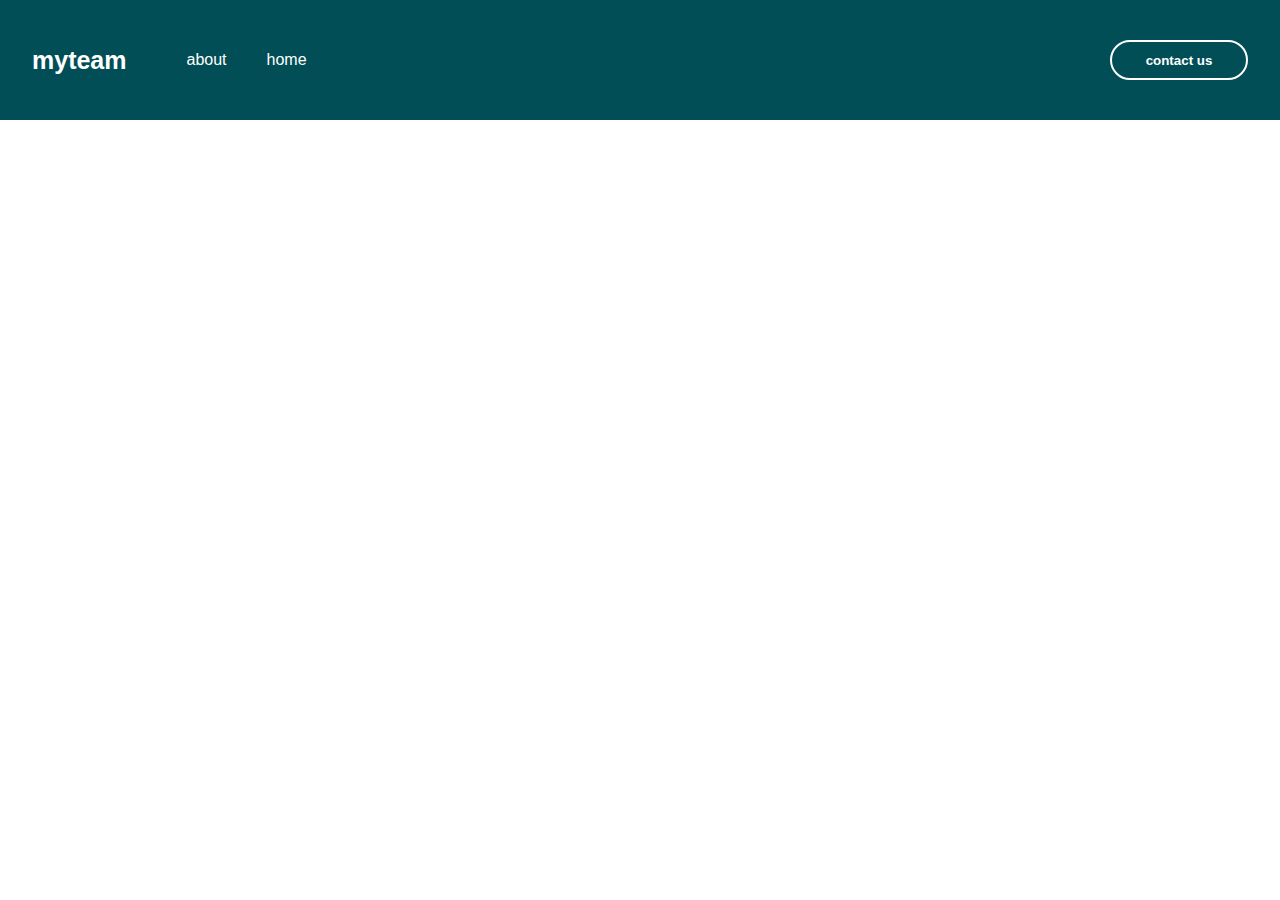
==== index.html @ ca33cae8 "/" ====
<!DOCTYPE html>
<html lang="en">
<head>
    <meta charset="UTF-8">
    <meta name="viewport" content="width=device-width, initial-scale=1.0">
    <title>Document</title>
    <link rel="stylesheet" href="https://cdnjs.cloudflare.com/ajax/libs/font-awesome/6.5.2/css/all.min.css" integrity="sha512-SnH5WK+bZxgPHs44uWIX+LLJAJ9/2PkPKZ5QiAj6Ta86w+fsb2TkcmfRyVX3pBnMFcV7oQPJkl9QevSCWr3W6A==" crossorigin="anonymous" referrerpolicy="no-referrer" />
    <link rel="stylesheet" href="./css/main.min.css">
</head>
<body>
    <header class="header">
        <div class="container">
            <nav class="navbar">
                <h3>myteam</h3>
                <ul class="navbar__collection">
                    <i onclick="hideSidebar()" class="fa-solid fa-xmark"></i>
                    <li><a href="#"><p>about</p></a></li>
                    <li><a href="#"><p>home</p></a></li>
                    <li><button>contact us</button></li>
                </ul>
                <div onclick="toggleShow()" class="navbar__menu">
                    <span></span>
                    <span></span>
                    <span></span>
                </div>
            </nav>

        </div>
    </header>
    


    <script src="./js/app.js"></script>
</body>
</html>
---- css/main.min.css ----
*{margin:0;padding:0;box-sizing:border-box;font-family:sans-serif}.container{max-width:1248px;width:100%;margin:0 auto;padding:0 16px}img{width:100%}a{color:inherit;text-decoration:none}li{list-style:none}.header{background:#014e56;padding:40px 0}.header .navbar{display:flex;justify-content:space-between;align-items:center}.header .navbar h3{font-size:25px;color:#fff;padding-right:60px}.header .navbar .fa-xmark{display:none}@media(max-width: 650px){.header .navbar .fa-xmark{display:block;margin-left:auto}}.header .navbar__collection{flex:1;display:flex;color:#fff;gap:40px;align-items:center}.header .navbar__collection li{transition:.25s}.header .navbar__collection li:active{color:#79c8c7;transform:scale(0.9)}.header .navbar__collection li:nth-child(3){margin-right:auto;transition:.25s}.header .navbar__collection li:nth-child(3):active{transform:scale(0.9);color:#79c8c7}.header .navbar__collection li:last-child{flex:-1}@media(max-width: 650px){.header .navbar__collection{display:flex;position:fixed;align-items:center;justify-content:flex-start;top:0;right:-350px;width:250px;height:600px;padding:30px;background:#014e56;box-shadow:-10px 0 10px rgba(0,0,0,.56);flex-direction:column;transition:.5s}.header .navbar__collection li:nth-child(2){margin-right:auto}}.header .navbar .show{right:0}.header .navbar button{background:rgba(0,0,0,0);color:#fff;font-weight:600;width:138px;height:40px;border:2px solid #fff;border-radius:50px;transition:.25s}.header .navbar button:hover{background:#fff;color:#002529;cursor:pointer}.header .navbar button:active{transform:translate(5px, 4px)}.header .navbar__menu{display:none}@media(max-width: 650px){.header .navbar__menu{display:block}.header .navbar__menu span{display:block;width:30px;height:3px;background:#fff;margin-bottom:3px;border-radius:6px}}/*# sourceMappingURL=main.min.css.map */
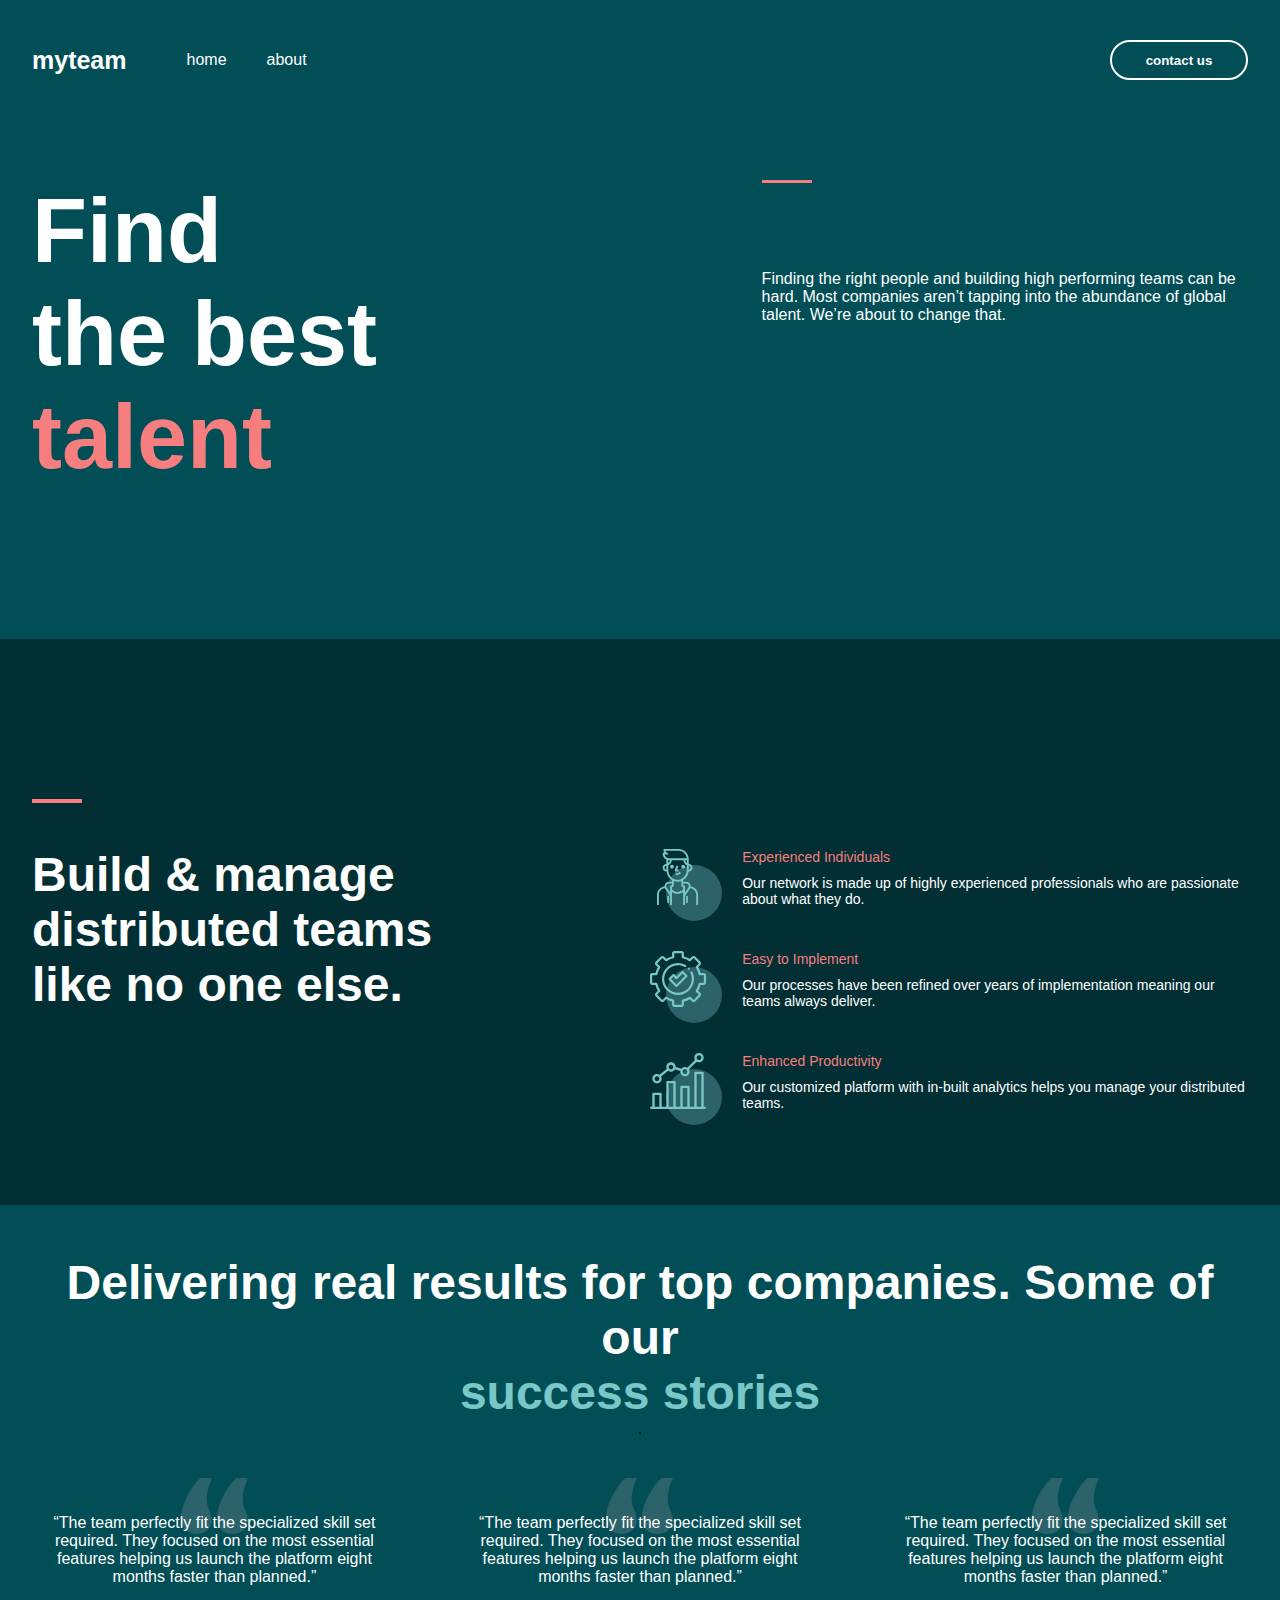
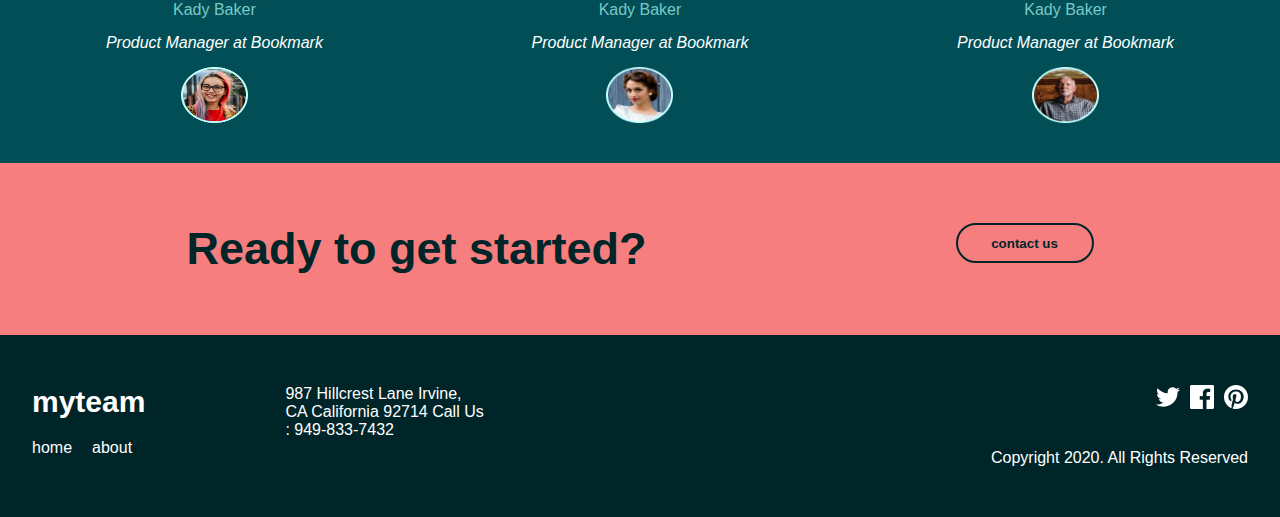
==== commit dccbed0a: "/" ====
--- a/index.html
+++ b/index.html
@@ -13,9 +13,9 @@
             <nav class="navbar">
                 <h3>myteam</h3>
                 <ul class="navbar__collection">
-                    <i onclick="hideSidebar()" class="fa-solid fa-xmark"></i>
-                    <li><a href="#"><p>about</p></a></li>
-                    <li><a href="#"><p>home</p></a></li>
+                    <i onclick="toggleShow()" class="fa-solid fa-xmark"></i>
+                    <li><a target="_blank" href="./pages/home.html"><p>home</p></a></li>
+                    <li><a target="_blank" href="./pages/about.html"><p>about</p></a></li>
                     <li><button>contact us</button></li>
                 </ul>
                 <div onclick="toggleShow()" class="navbar__menu">
@@ -24,10 +24,136 @@
                     <span></span>
                 </div>
             </nav>
-
         </div>
     </header>
+
+
+    <main>
+        <section class="hero">
+            <div class="container">
+                <div class="hero__wrapper">
+                    <div class="hero__title">
+                        <p>Find the +best <p class="color">talent</p></p>
+                    </div>
+                    <div class="hero__text">
+                        <p>Finding the right people and building high performing teams can be hard. Most companies aren’t tapping into the abundance of global talent. We’re about to change that.</p>
+                    </div>
+                </div>
+            </div>
+
+        </section>
+        <section class="team">
+            <div class="container">
+                <div class="team__wrapper">
+                    <div class="team__title">
+                        <p>Build & manage distributed teams like no one else.</p>
+                    </div>
+                    <div class="team__collection">
+                        <div class="team__item">
+                            <img src="./assets/Group 11.svg" alt="">
+                            <div class="text">
+                                <p class="pink">Experienced Individuals</p>
+                                <p>Our network is made up of highly experienced professionals who are passionate about what they do.</p>
+                            </div>
+                        </div>
+                        <div class="team__item">
+                            <img src="./assets/Group 12.svg" alt="">
+                            <div class="text">
+                                <p class="pink">Easy to Implement</p>
+                                <p>Our processes have been refined over years of implementation meaning our teams always deliver.</p>
+                            </div>
+                        </div>
+                        <div class="team__item">
+                            <img src="./assets/Group 13.svg" alt="">
+                            <div class="text">
+                                <p class="pink">Enhanced Productivity</p>
+                                <p>Our customized platform with in-built analytics helps you manage your distributed teams.</p>
+                            </div>
+                        </div>
+                    </div>
+                </div>
+            </div>
+        </section>
+
+        <section class="stories">
+            <div class="container">
+                <div class="stories__title">
+                    <p>Delivering real results for top companies. Some of our <p class="green">success stories</p>.</p>
+                </div>
+                <div class="stories__wrapper">
+                    <div class="stories__item">
+                        <img src="./assets/“.svg" alt="">
+                        <div class="text">
+                            <p> “The team perfectly fit the specialized skill set required. They focused on the most essential features helping us launch the platform eight months faster than planned.”</p>
+                            <p class="green">Kady Baker</p>
+                            <i>Product Manager at Bookmark</i>
+                            <img class="image" src="./assets/Oval@2x.png" alt="">
+                        </div>
+                    </div>
+                    <div class="stories__item">
+                        <img src="./assets/“.svg" alt="">
+                        <div class="text">
+                            <p> “The team perfectly fit the specialized skill set required. They focused on the most essential features helping us launch the platform eight months faster than planned.”</p>
+                            <p class="green">Kady Baker</p>
+                            <i>Product Manager at Bookmark</i>
+                            <img class="image" src="./assets/Oval Copy 5.png" alt="">
+                        </div>
+                    </div>
+                    <div class="stories__item">
+                        <img src="./assets/“.svg" alt="">
+                        <div class="text">
+                            <p> “The team perfectly fit the specialized skill set required. They focused on the most essential features helping us launch the platform eight months faster than planned.”</p>
+                            <p class="green">Kady Baker</p>
+                            <i>Product Manager at Bookmark</i>
+                            <img class="image" src="./assets/Oval Copy 6.png" alt="">
+                        </div>
+                    </div>
+                </div>
+            </div>
+        </section>
+
+        <section class="end">
+            <div class="container">
+                <div class="end__title">
+                    <p>Ready to get started?</p>
+                    <button>contact us</button>
+                </div>
+            </div>
+        </section>
+
+        
+    </main>
     
+    <footer class="footer">
+        <div class="container">
+            <div class="footer__content">
+                <div class="footer__wrapper">
+                    <div class="footer__title">
+                        <h3>myteam</h3>
+                        <div class="context">
+                            <p>home</p>
+                            <p>about</p>
+                        </div>
+                    </div>
+                    <div class="about">
+                        <p>987  Hillcrest Lane +Irvine, CA +California 92714 +Call Us : 949-833-7432</p>
+                    </div>
+                </div>
+                <div class="icon__wrapper">
+                    <div class="icon">
+                        <img src="./assets/Path (1).svg" alt="">
+                        <img src="./assets/Path (2).png" alt="">
+                        <img src="./assets/Path.svg" alt="">
+                    </div>
+                    <p>Copyright 2020. All Rights Reserved</p>
+                </div>
+            </div>
+        </div>
+    </footer>
 
 
     <script src="./js/app.js"></script>
--- a/css/main.min.css
+++ b/css/main.min.css
@@ -1 +1 @@
-*{margin:0;padding:0;box-sizing:border-box;font-family:sans-serif}.container{max-width:1248px;width:100%;margin:0 auto;padding:0 16px}img{width:100%}a{color:inherit;text-decoration:none}li{list-style:none}.header{background:#014e56;padding:40px 0}.header .navbar{display:flex;justify-content:space-between;align-items:center}.header .navbar h3{font-size:25px;color:#fff;padding-right:60px}.header .navbar .fa-xmark{display:none}@media(max-width: 650px){.header .navbar .fa-xmark{display:block;margin-left:auto}}.header .navbar__collection{flex:1;display:flex;color:#fff;gap:40px;align-items:center}.header .navbar__collection li{transition:.25s}.header .navbar__collection li:active{color:#79c8c7;transform:scale(0.9)}.header .navbar__collection li:nth-child(3){margin-right:auto;transition:.25s}.header .navbar__collection li:nth-child(3):active{transform:scale(0.9);color:#79c8c7}.header .navbar__collection li:last-child{flex:-1}@media(max-width: 650px){.header .navbar__collection{display:flex;position:fixed;align-items:center;justify-content:flex-start;top:0;right:-350px;width:250px;height:600px;padding:30px;background:#014e56;box-shadow:-10px 0 10px rgba(0,0,0,.56);flex-direction:column;transition:.5s}.header .navbar__collection li:nth-child(2){margin-right:auto}}.header .navbar .show{right:0}.header .navbar button{background:rgba(0,0,0,0);color:#fff;font-weight:600;width:138px;height:40px;border:2px solid #fff;border-radius:50px;transition:.25s}.header .navbar button:hover{background:#fff;color:#002529;cursor:pointer}.header .navbar button:active{transform:translate(5px, 4px)}.header .navbar__menu{display:none}@media(max-width: 650px){.header .navbar__menu{display:block}.header .navbar__menu span{display:block;width:30px;height:3px;background:#fff;margin-bottom:3px;border-radius:6px}}/*# sourceMappingURL=main.min.css.map */+*{margin:0;padding:0;box-sizing:border-box;font-family:sans-serif}.container{max-width:1248px;width:100%;margin:0 auto;padding:0 16px}img{width:100%}a{color:inherit;text-decoration:none}li{list-style:none}.header{background:#014e56;padding:40px 0}.header .navbar{display:flex;justify-content:space-between;align-items:center}.header .navbar h3{font-size:25px;color:#fff;padding-right:60px}.header .navbar .fa-xmark{display:none}@media(max-width: 650px){.header .navbar .fa-xmark{display:block;margin-left:auto}}.header .navbar__collection{flex:1;display:flex;color:#fff;gap:40px;align-items:center}.header .navbar__collection li{transition:.25s}.header .navbar__collection li:active{color:#79c8c7;transform:scale(0.9)}.header .navbar__collection li:nth-child(3){margin-right:auto;transition:.25s}.header .navbar__collection li:nth-child(3):active{transform:scale(0.9);color:#79c8c7}.header .navbar__collection li:last-child{flex:-1}@media(max-width: 650px){.header .navbar__collection{display:flex;position:fixed;align-items:center;justify-content:flex-start;top:0;right:-350px;width:250px;height:600px;padding:30px;background:#014e56;box-shadow:-10px 0 10px rgba(0,0,0,.56);flex-direction:column;transition:.5s}.header .navbar__collection li:nth-child(2){margin-right:auto}}.header .navbar .show{right:0}.header .navbar button{background:rgba(0,0,0,0);color:#fff;font-weight:600;width:138px;height:40px;border:2px solid #fff;border-radius:50px;transition:.25s}.header .navbar button:hover{background:#fff;color:#002529;cursor:pointer}.header .navbar button:active{transform:translate(5px, 4px)}.header .navbar__menu{display:none}@media(max-width: 650px){.header .navbar__menu{display:block}.header .navbar__menu span{display:block;width:30px;height:3px;background:#fff;margin-bottom:3px;border-radius:6px}}.hero{background:#014e56}.hero__wrapper{padding-top:60px;padding-bottom:150px;display:flex;flex-direction:row;justify-content:space-between}@media(max-width: 950px){.hero__wrapper{display:flex;flex-direction:column;justify-content:center;align-items:center;gap:20px;padding-top:30px;padding-bottom:60px}}.hero__title{width:30%}@media(max-width: 950px){.hero__title{width:100%;display:flex;flex-direction:column;gap:20px;justify-content:center;text-align:center}}.hero__title p{font-size:90px;color:#fff;font-family:"Lucida Sans","Lucida Sans Regular","Lucida Grande","Lucida Sans Unicode",Geneva,Verdana,sans-serif;font-weight:700}@media(max-width: 650px){.hero__title p{font-size:50px}}.hero__title .color{color:#f67e7e}.hero .text{width:70%;font-family:"Lucida Sans","Lucida Sans Regular","Lucida Grande","Lucida Sans Unicode",Geneva,Verdana,sans-serif;color:#fff}@media(max-width: 650px){.hero .text{width:100%;text-align:center}}.hero .text::before{content:" ";display:inline-block;width:50px;height:3px;margin-bottom:83px;background:#f67e7e}@media(max-width: 950px){.hero .text::before{display:none}}.hero__text{width:40%}@media(max-width: 650px){.hero__text{width:100%;text-align:center}}.hero__text p{color:#fff;font-family:"Lucida Sans","Lucida Sans Regular","Lucida Grande","Lucida Sans Unicode",Geneva,Verdana,sans-serif}.hero__text::before{content:" ";display:inline-block;width:50px;height:3px;margin-bottom:83px;background:#f67e7e}@media(max-width: 950px){.hero__text::before{display:none}}@media(max-width: 950px){.hero__text{display:flex;flex-direction:column;justify-content:center;text-align:center}}.team{background:#012f34}.team__wrapper{display:flex;flex-direction:row;padding-top:160px;padding-bottom:80px;gap:140px}@media(max-width: 950px){.team__wrapper{padding-top:50px;display:flex;flex-direction:column;gap:10px}}.team__title{width:40%}@media(max-width: 950px){.team__title{width:100%;padding-left:40px;padding-right:40px}}.team__title p{font-size:48px;font-weight:700;color:#fff}.team__title::before{content:" ";display:inline-block;width:50px;height:4px;margin-bottom:40px;background:#f67e7e}.team__collection{padding-top:50px;display:flex;flex-direction:column;gap:30px;width:50%}@media(max-width: 950px){.team__collection{width:100%;padding-left:40px;padding-right:40px}}.team__item{display:flex;flex-direction:row;gap:20px}@media(max-width: 500px){.team__item{display:flex;flex-direction:column;align-items:center;text-align:center}}.team__item img{width:72px;height:72px}.team__item .text{display:flex;flex-direction:column;gap:10px;color:#fff;font-size:14px}.team__item .pink{color:#f67e7e}.stories{background-color:#014e56;padding-top:50px}.stories__title{text-align:center}.stories__title p{font-size:48px;font-weight:700;color:#fff}@media(max-width: 650px){.stories__title p{font-size:30px}}.stories__title .green{color:#79c8c7}.stories__wrapper{margin-top:40px;padding-bottom:40px;display:flex;flex-direction:row;justify-content:space-between}@media(max-width: 950px){.stories__wrapper{display:flex;flex-direction:column;gap:10px}}.stories__item{display:flex;flex-direction:column;align-items:center;text-align:center;width:30%}@media(max-width: 950px){.stories__item{width:100%}}.stories__item img{width:67px;height:56px}.stories__item .text{margin-top:-20px;display:flex;gap:15px;flex-direction:column;align-items:center;color:#fff;font-family:"Lucida Sans","Lucida Sans Regular","Lucida Grande","Lucida Sans Unicode",Geneva,Verdana,sans-serif}.stories__item .green{color:#79c8c7}.end{background:#f67e7e;width:100%}.end__title{padding-top:60px;padding-bottom:60px;display:flex;justify-content:space-around}@media(max-width: 650px){.end__title{display:flex;flex-direction:column;align-items:center;text-align:center;gap:20px}}.end__title p{font-size:45px;font-weight:700;color:#002529}.end__title button{background:rgba(0,0,0,0);color:#002529;font-weight:600;width:138px;height:40px;border:2px solid #002529;border-radius:50px;transition:.25s}.end__title button:hover{background:#002529;color:#fff;cursor:pointer}.end__title button:active{transform:translate(5px, 4px)}.footer{padding-top:50px;padding-bottom:50px;background:#002529}.footer__content{display:flex;flex-direction:row;justify-content:space-between}@media(max-width: 650px){.footer__content{display:flex;flex-direction:column;align-items:center;gap:20px;text-align:center}}.footer__wrapper{display:flex;flex-direction:row;gap:140px;color:#fff}@media(max-width: 950px){.footer__wrapper{display:flex;flex-direction:column;gap:20px}}.footer__wrapper .about{width:200px}.footer__title{display:flex;flex-direction:column;gap:20px}.footer__title h3{font-size:30px}.footer__title p{-webkit-user-select:none;-moz-user-select:none;user-select:none;cursor:pointer;transition:.25s}.footer__title p:active{color:#79c8c7;transform:scale(0.9)}.footer__title .context{display:flex;gap:20px}@media(max-width: 650px){.footer__title .context{padding-left:50px}}.footer .icon__wrapper{display:flex;flex-direction:column;gap:40px;align-items:end}@media(max-width: 650px){.footer .icon__wrapper{align-items:center}}.footer .icon__wrapper .icon{display:flex;gap:10px}.footer .icon__wrapper .icon img{width:24px;height:24px}.footer .icon__wrapper p{color:#fff}.directors{background:#014e56;padding-top:40px;text-align:center}.directors p{font-size:48px;color:#fff}.directors__wrapper{padding-top:80px;padding-bottom:80px;display:grid;grid-gap:40px;grid-template-columns:repeat(3, 1fr)}@media(max-width: 1200px){.directors__wrapper{grid-template-columns:repeat(2, 1fr);align-items:center}}@media(max-width: 700px){.directors__wrapper{grid-template-columns:repeat(1, 1fr);align-items:center}}.directors__about{margin-top:60px;cursor:pointer;display:flex;flex-direction:column;align-items:center;padding:30px;gap:20px;height:260px;background:#002529}.directors__about p{font-size:16px;font-weight:600;color:#79c8c7}.directors__about i{font-size:16px;color:#fff}.directors__about .icons .icon{width:20px;height:20px}.directors__about .exit{width:60px;height:60px;background:#79c8c7;border-radius:50%;color:#002529;transform:translate(0, 100%)}.directors__about .exit .fa-xmark{font-size:30px;font-weight:700;color:#002529;padding:10px}.directors__about .exit:hover{box-shadow:0 0 10px rgba(0,0,0,.56)}.directors__about:hover{box-shadow:0 0 10px rgba(0,0,0,.56)}.directors__card{cursor:pointer;margin-top:60px;display:flex;flex-direction:column;align-items:center;padding:30px;gap:20px;height:260px;background:#002529}.directors__card img{width:92px;height:92px}.directors__card p{font-size:16px;font-weight:600;color:#79c8c7}.directors__card i{font-size:16px;color:#fff}.directors__card::after{content:"+";font-size:40px;font-weight:600;padding:5px;color:#002529;transform:translate(0, 100%);margin-top:-50px;display:inline-block;width:60px;height:60px;border-radius:50%;background:#f67e7e}.directors__card:hover{box-shadow:0 0 10px rgba(0,0,0,.56)}.client{background:#002529;padding-top:60px;padding-bottom:60px}.client__wrapper{display:flex;justify-content:space-between}@media(max-width: 950px){.client__wrapper{display:flex;flex-direction:column;gap:30px}}.client__wrapper img{width:170px;height:57px}@media(max-width: 950px){.client__wrapper img{width:100%}}@media(max-width: 700px){.client__wrapper img{height:30px}}.contact{background:#014e56;padding-top:50px;padding-bottom:50px}.contact h2{font-size:64px;font-weight:700;color:#fff}.contact p{padding-top:50px;font-size:32px;font-weight:700;color:#f67e7e}.contact__content{display:flex;flex-direction:row;justify-content:space-between}@media(max-width: 950px){.contact__content{display:flex;flex-direction:column;gap:170px}}.contact__collection{display:flex;flex-direction:column;gap:20px;margin-top:40px}.contact__item{display:flex;flex-direction:row;align-items:center;gap:40px}.contact__item p{font-size:18px;color:#fff}.contact__item img{width:72px;height:72px}.contact__about{margin-top:-100px;width:50%;display:flex;flex-direction:column;gap:40px}@media(max-width: 950px){.contact__about{width:100%}}.contact__about input{outline:none;background:rgba(0,0,0,0);border:none;margin-bottom:20px}.contact__about input::-moz-placeholder{color:#fff}.contact__about input::placeholder{color:#fff}.contact__about button{width:160px;height:50px;background:#fff;color:#002529;font-size:18px;font-weight:600;border-radius:50px;border:none}.contact__about button:hover{background:#002529;color:#fff;cursor:pointer}/*# sourceMappingURL=main.min.css.map */